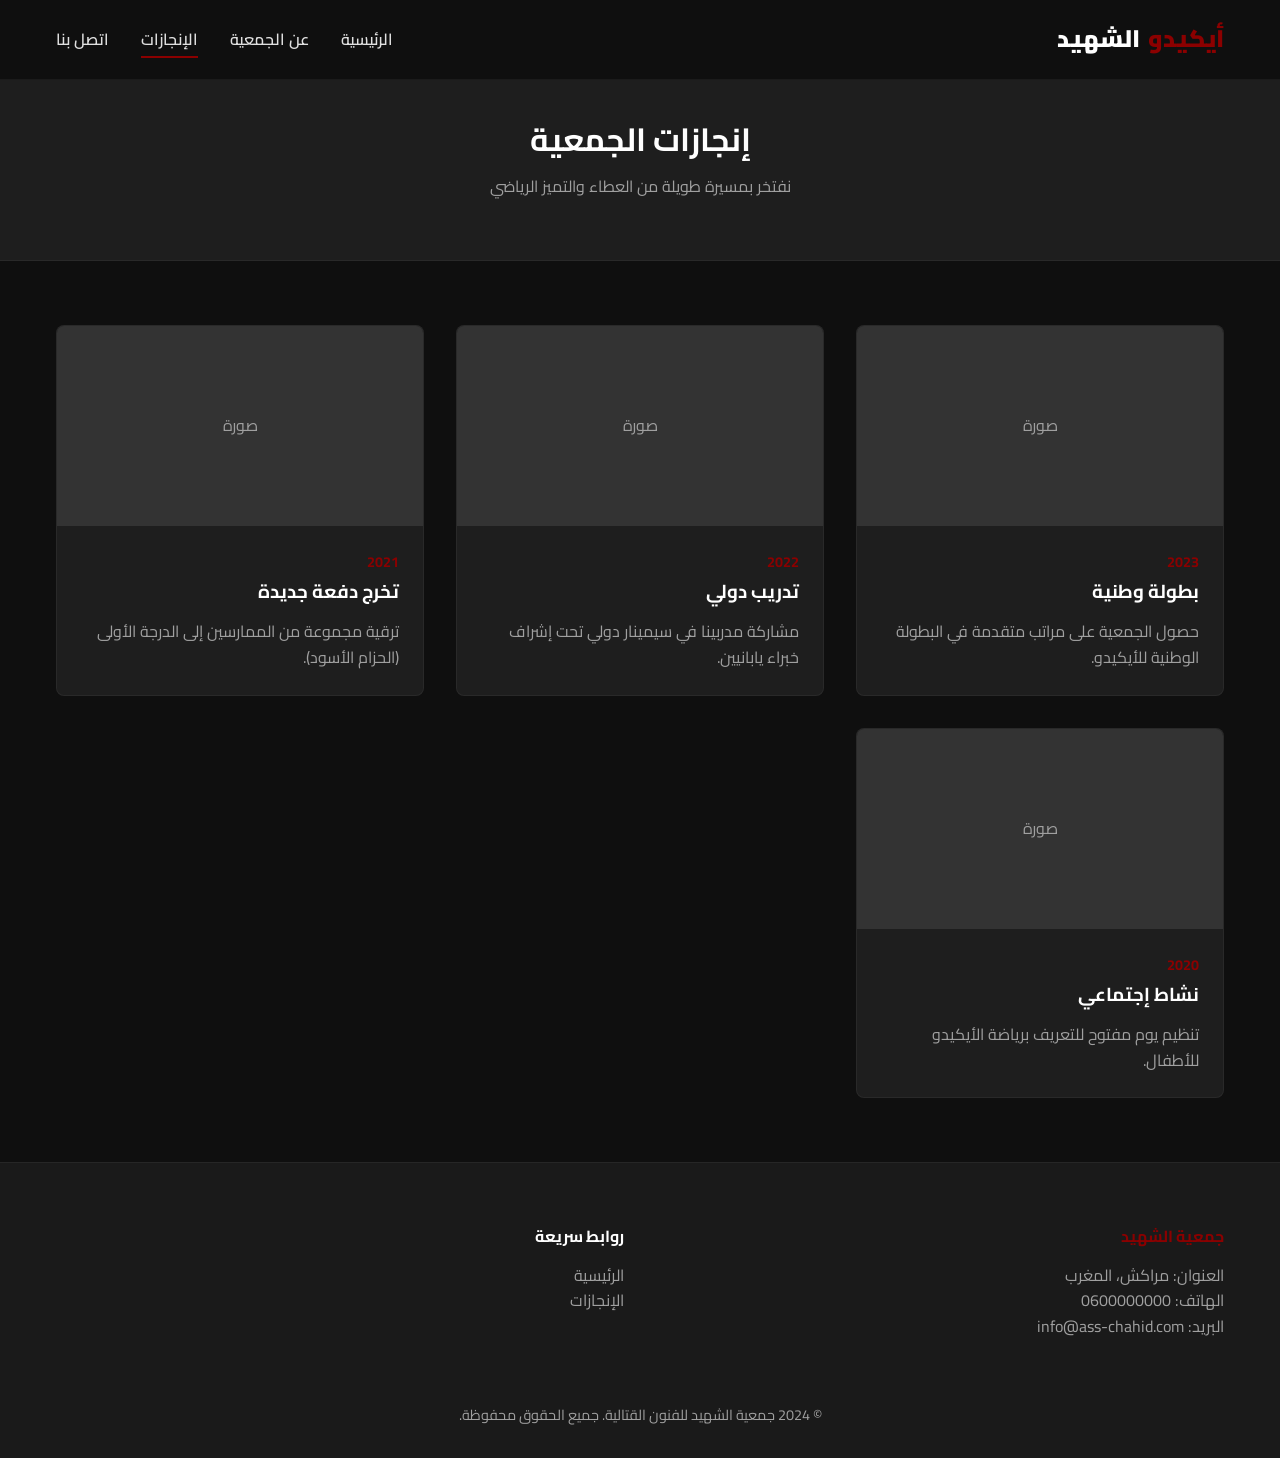
==== pages/achievements.html @ e50051c3 "Ass chahid" ====
<!DOCTYPE html>
<html lang="ar" dir="rtl">
<head>
    <meta charset="UTF-8">
    <meta name="viewport" content="width=device-width, initial-scale=1.0">
    <title>الإنجازات | جمعية الشهيد للأيكيدو</title>
    <link rel="stylesheet" href="../static/css/style.css">
    <style>
        /* Specific page styles */
        .page-header {
            background-color: var(--color-surface);
            padding: 120px 0 60px; /* Account for fixed navbar */
            text-align: center;
            border-bottom: 1px solid rgba(255,255,255,0.05);
        }
        
        .achievement-grid {
            display: grid;
            grid-template-columns: repeat(auto-fill, minmax(300px, 1fr));
            gap: 2rem;
            padding: 4rem 0;
        }

        .achievement-card {
            background-color: var(--color-surface);
            border-radius: var(--radius-md);
            overflow: hidden;
            transition: var(--transition);
            border: 1px solid rgba(255,255,255,0.05);
        }

        .achievement-card:hover {
            transform: translateY(-10px);
            box-shadow: var(--shadow-md);
            border-color: var(--color-primary);
        }

        .achievement-img {
            height: 200px;
            width: 100%;
            background-color: #333; /* Placeholder color */
            display: flex;
            align-items: center;
            justify-content: center;
            color: var(--color-text-muted);
        }
        
        .achievement-content {
            padding: 1.5rem;
        }

        .achievement-date {
            color: var(--color-primary);
            font-size: 0.9rem;
            font-weight: 700;
            margin-bottom: 0.5rem;
            display: block;
        }
    </style>
</head>
<body>

    <!-- Navbar (path adjusted) -->
    <nav class="navbar">
        <div class="container">
            <a href="../index.html" class="logo">
                <span>أيكيدو</span> الشهيد
            </a>
            <ul class="nav-links">
                <li><a href="../index.html" class="nav-link">الرئيسية</a></li>
                <li><a href="../index.html#about" class="nav-link">عن الجمعية</a></li>
                <!-- <li><a href="../index.html#instructors" class="nav-link">المدربين</a></li> -->
                <li><a href="achievements.html" class="nav-link active">الإنجازات</a></li>
                <li><a href="#contact" class="nav-link">اتصل بنا</a></li>
            </ul>
        </div>
    </nav>

    <!-- Page Header -->
    <header class="page-header">
        <div class="container">
            <h1>إنجازات الجمعية</h1>
            <p style="color: var(--color-text-muted); max-width: 600px; margin: 0 auto;">نفتخر بمسيرة طويلة من العطاء والتميز الرياضي</p>
        </div>
    </header>

    <!-- Gallery Section -->
    <section class="container">
        <div class="achievement-grid">
            <!-- Item 1 -->
            <article class="achievement-card">
                <div class="achievement-img">صورة</div>
                <div class="achievement-content">
                    <span class="achievement-date">2023</span>
                    <h3>بطولة وطنية</h3>
                    <p style="color: var(--color-text-muted);">حصول الجمعية على مراتب متقدمة في البطولة الوطنية للأيكيدو.</p>
                </div>
            </article>

            <!-- Item 2 -->
            <article class="achievement-card">
                <div class="achievement-img">صورة</div>
                <div class="achievement-content">
                    <span class="achievement-date">2022</span>
                    <h3>تدريب دولي</h3>
                    <p style="color: var(--color-text-muted);">مشاركة مدربينا في سيمينار دولي تحت إشراف خبراء يابانيين.</p>
                </div>
            </article>

            <!-- Item 3 -->
            <article class="achievement-card">
                <div class="achievement-img">صورة</div>
                <div class="achievement-content">
                    <span class="achievement-date">2021</span>
                    <h3>تخرج دفعة جديدة</h3>
                    <p style="color: var(--color-text-muted);">ترقية مجموعة من الممارسين إلى الدرجة الأولى (الحزام الأسود).</p>
                </div>
            </article>
            
             <!-- Item 4 -->
            <article class="achievement-card">
                <div class="achievement-img">صورة</div>
                <div class="achievement-content">
                    <span class="achievement-date">2020</span>
                    <h3>نشاط إجتماعي</h3>
                    <p style="color: var(--color-text-muted);">تنظيم يوم مفتوح للتعريف برياضة الأيكيدو للأطفال.</p>
                </div>
            </article>
        </div>
    </section>

    <!-- Footer -->
    <footer id="contact">
        <div class="container">
            <div class="footer-content" style="display: flex; flex-wrap: wrap; justify-content: space-between; text-align: right;">
                <div style="flex: 1; min-width: 250px; margin-bottom: 2rem;">
                    <h4 style="color: var(--color-primary);">جمعية الشهيد</h4>
                    <p style="color: var(--color-text-muted);">العنوان: مراكش، المغرب</p>
                    <p style="color: var(--color-text-muted);">الهاتف: 0600000000</p>
                    <p style="color: var(--color-text-muted);">البريد: info@ass-chahid.com</p>
                </div>
                <div style="flex: 1; min-width: 250px;">
                    <h4>روابط سريعة</h4>
                    <ul style="color: var(--color-text-muted);">
                        <li><a href="../index.html">الرئيسية</a></li>
                        <li><a href="achievements.html">الإنجازات</a></li>
                    </ul>
                </div>
            </div>
            <div class="copyright">
                &copy; 2024 جمعية الشهيد للفنون القتالية. جميع الحقوق محفوظة.
            </div>
        </div>
    </footer>

    <script src="../static/js/script.js"></script>
</body>
</html>
---- static/css/style.css ----
/* Google Fonts - Cairo (Arabic Support) */
@import url("https://fonts.googleapis.com/css2?family=Cairo:wght@300;400;600;700;900&display=swap");

:root {
  /* Colors */
  --color-primary: #8b0000; /* Deep Red - Martial Arts */
  --color-primary-dark: #5e0000;
  --color-secondary: #1a1a1a;
  --color-accent: #d4af37; /* Gold/Bronze for highlights */
  --color-text: #e0e0e0;
  --color-text-muted: #a0a0a0;
  --color-bg: #0f0f0f;
  --color-surface: #1e1e1e;
  --color-white: #ffffff;

  /* Spacing */
  --spacer-xs: 0.5rem; /* 8px */
  --spacer-sm: 1rem; /* 16px */
  --spacer-md: 2rem; /* 32px */
  --spacer-lg: 4rem; /* 64px */
  --spacer-xl: 8rem; /* 128px */

  /* Typography */
  --font-heading: "Cairo", sans-serif;
  --font-body: "Cairo", sans-serif;

  /* Layout */
  --container-width: 1200px;
  --header-height: 80px;

  /* Effects */
  --shadow-sm: 0 4px 6px rgba(0, 0, 0, 0.3);
  --shadow-md: 0 8px 16px rgba(0, 0, 0, 0.4);
  --radius-md: 8px;
  --radius-lg: 16px;
  --transition: all 0.3s ease;
}

/* Reset & Base */
*,
*::before,
*::after {
  margin: 0;
  padding: 0;
  box-sizing: border-box;
}

html {
  scroll-behavior: smooth;
}

body {
  font-family: var(--font-body);
  background-color: var(--color-bg);
  color: var(--color-text);
  line-height: 1.6;
  overflow-x: hidden;
  direction: rtl; /* RTL Support for Arabic */
}

/* Typography */
h1,
h2,
h3,
h4,
h5,
h6 {
  font-weight: 700;
  line-height: 1.2;
  margin-bottom: var(--spacer-sm);
  color: var(--color-white);
}

a {
  text-decoration: none;
  color: inherit;
  transition: var(--transition);
}

ul {
  list-style: none;
}

img {
  max-width: 100%;
  display: block;
}

/* Utilities */
.container {
  max-width: var(--container-width);
  margin: 0 auto;
  padding: 0 var(--spacer-sm);
}

.btn {
  display: inline-flex;
  align-items: center;
  justify-content: center;
  padding: 0.8rem 2rem;
  border-radius: var(--radius-md);
  font-weight: 700;
  cursor: pointer;
  border: none;
  transition: var(--transition);
  text-transform: uppercase;
  letter-spacing: 0.5px;
}

.btn-primary {
  background-color: var(--color-primary);
  color: var(--color-white);
}

.btn-primary:hover {
  background-color: var(--color-primary-dark);
  transform: translateY(-2px);
  box-shadow: var(--shadow-md);
}

.btn-outline {
  background-color: transparent;
  border: 2px solid var(--color-white);
  color: var(--color-white);
}

.btn-outline:hover {
  background-color: var(--color-white);
  color: var(--color-bg);
}

.section-padding {
  padding: var(--spacer-xl) 0;
}

/* Components */

/* Navbar */
.navbar {
  position: fixed;
  top: 0;
  left: 0;
  width: 100%;
  height: var(--header-height);
  background-color: rgba(15, 15, 15, 0.95);
  backdrop-filter: blur(10px);
  z-index: 1000;
  border-bottom: 1px solid rgba(255, 255, 255, 0.05);
}

.navbar .container {
  display: flex;
  justify-content: space-between;
  align-items: center;
  height: 100%;
}

.logo {
  font-size: 1.5rem;
  font-weight: 900;
  color: var(--color-white);
  display: flex;
  align-items: center;
  gap: 0.5rem;
}

.logo span {
  color: var(--color-primary);
}

.nav-links {
  display: flex;
  gap: var(--spacer-md);
}

.nav-link {
  color: var(--color-text);
  font-weight: 600;
  position: relative;
}

.nav-link::after {
  content: "";
  position: absolute;
  bottom: -4px;
  right: 0; /* Updated for RTL */
  width: 0;
  height: 2px;
  background-color: var(--color-primary);
  transition: var(--transition);
}

.nav-link:hover {
  color: var(--color-white);
}

.nav-link:hover::after,
.nav-link.active::after {
  width: 100%;
}

/* Hero Section */
.hero {
  height: 100vh;
  position: relative;
  display: flex;
  align-items: center;
  justify-content: center;
  text-align: center;
  padding-top: var(--header-height);
  background-image:
    linear-gradient(rgba(0, 0, 0, 0.6), rgba(0, 0, 0, 0.7)),
    url("../images/hero_bg.png"); /* Placeholder path */
  background-size: cover;
  background-position: center;
  background-attachment: fixed;
}

.hero-content {
  max-width: 800px;
  padding: var(--spacer-md);
  z-index: 1;
}

.hero h1 {
  font-size: clamp(2.5rem, 5vw, 5rem);
  text-shadow: 0 2px 4px rgba(0, 0, 0, 0.5);
  margin-bottom: var(--spacer-md);
}

.hero p {
  font-size: clamp(1.1rem, 2vw, 1.5rem);
  margin-bottom: var(--spacer-lg);
  color: var(--color-text);
  max-width: 700px;
  margin-left: auto;
  margin-right: auto;
}

/* Animations */
@keyframes fadeIn {
  from {
    opacity: 0;
    transform: translateY(20px);
  }
  to {
    opacity: 1;
    transform: translateY(0);
  }
}

.fade-in {
  animation: fadeIn 0.8s ease forwards;
}

/* Footer */
footer {
  background-color: var(--color-secondary);
  padding: var(--spacer-lg) 0 var(--spacer-md);
  text-align: center;
  border-top: 1px solid rgba(255, 255, 255, 0.05);
}

.footer-content {
  display: grid;
  gap: var(--spacer-md);
  margin-bottom: var(--spacer-md);
}

.copyright {
  color: var(--color-text-muted);
  font-size: 0.9rem;
}

/* Mobile Responsive */
@media (max-width: 768px) {
  .nav-links {
    display: none; /* Add JS toggle later */
    position: absolute;
    top: var(--header-height);
    left: 0;
    width: 100%;
    background-color: var(--color-bg);
    flex-direction: column;
    padding: var(--spacer-md);
    text-align: center;
  }

  .nav-links.active {
    display: flex;
  }
}
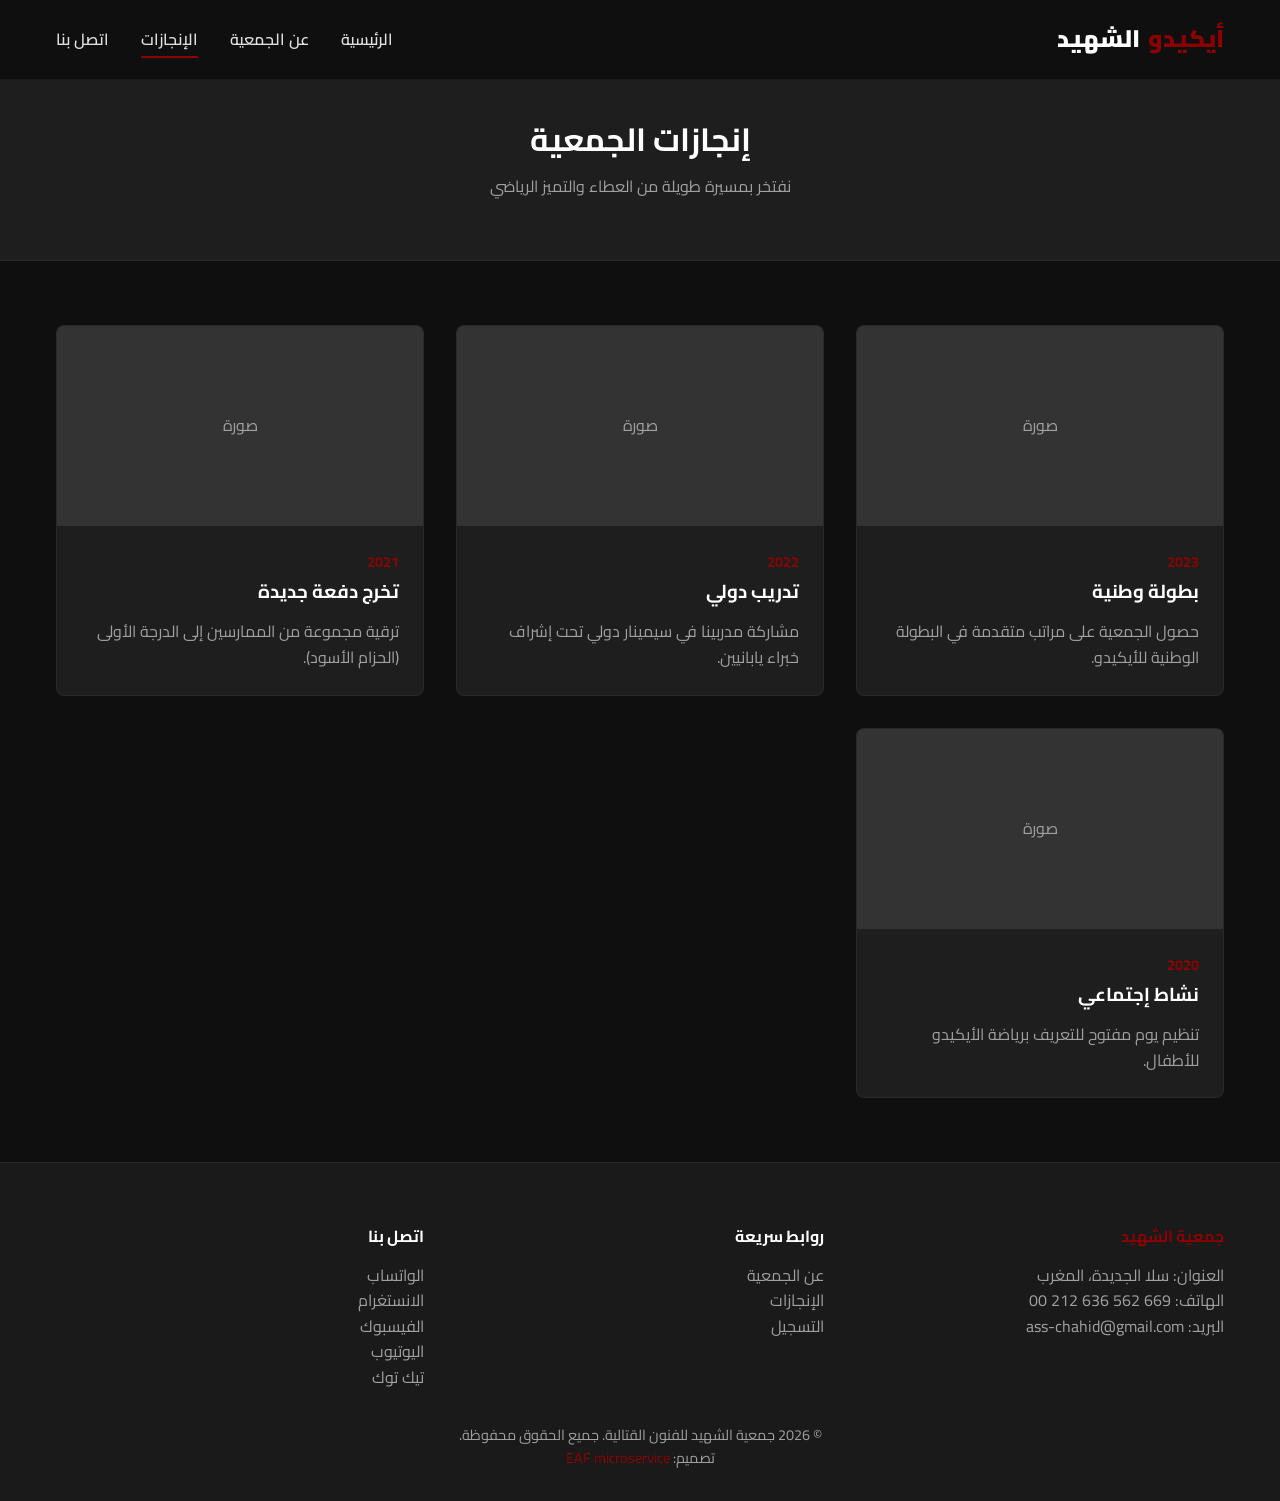
==== commit 00f1c4fb: "Add info of monitor" ====
--- a/pages/achievements.html
+++ b/pages/achievements.html
@@ -135,20 +135,34 @@
             <div class="footer-content" style="display: flex; flex-wrap: wrap; justify-content: space-between; text-align: right;">
                 <div style="flex: 1; min-width: 250px; margin-bottom: 2rem;">
                     <h4 style="color: var(--color-primary);">جمعية الشهيد</h4>
-                    <p style="color: var(--color-text-muted);">العنوان: مراكش، المغرب</p>
-                    <p style="color: var(--color-text-muted);">الهاتف: 0600000000</p>
-                    <p style="color: var(--color-text-muted);">البريد: info@ass-chahid.com</p>
+                    <p style="color: var(--color-text-muted);">العنوان: سلا الجديدة، المغرب</p>
+                    <p style="color: var(--color-text-muted);">الهاتف: 669 562 636 212 00</p>
+                    <p style="color: var(--color-text-muted);">البريد: ass-chahid@gmail.com</p>
                 </div>
                 <div style="flex: 1; min-width: 250px;">
                     <h4>روابط سريعة</h4>
                     <ul style="color: var(--color-text-muted);">
-                        <li><a href="../index.html">الرئيسية</a></li>
-                        <li><a href="achievements.html">الإنجازات</a></li>
+                        <li><a href="#about">عن الجمعية</a></li>
+                        <li><a href="pages/achievements.html">الإنجازات</a></li>
+                        <li><a href="https://wa.me/212669562636?text=السلام%20عليكم%20أرغب%20بالتسجيل%20لأخذ%20حصص%20رياضية%20بجمعيتكم.%20هل%20يمكن%20بعض%20المعلومات؟." target="_blank">التسجيل</a></li>
+                    
+                    </ul>
+                </div>
+                <div style="flex: 1; min-width: 250px;">
+                    <h4>اتصل بنا</h4>
+                    <ul style="color: var(--color-text-muted);">
+                        <li><a href="https://wa.me/212669562636">الواتساب</a></li>
+                        <li><a href="https://www.instagram.com/ass_chahid/">الانستغرام</a></li>
+                        <li><a href="https://www.facebook.com/share/17512sG6Qx/">الفيسبوك</a></li>
+                        <li><a href="https://www.youtube.com/@asschahid">اليوتيوب</a></li>
+                        <li><a href="https://www.tiktok.com/@asschahid">تيك توك</a></li>
                     </ul>
                 </div>
             </div>
             <div class="copyright">
-                &copy; 2024 جمعية الشهيد للفنون القتالية. جميع الحقوق محفوظة.
+                &copy; <script>document.write(new Date().getFullYear());</script> جمعية الشهيد للفنون القتالية. جميع الحقوق محفوظة.
+                <br>
+                تصميم: <a href="https://eaf-microservice.netlify.app" target="_blank"><span style="color: var(--color-primary);">EAF microservice</span></a>
             </div>
         </div>
     </footer>
--- a/static/css/style.css
+++ b/static/css/style.css
@@ -290,3 +290,64 @@
     display: flex;
   }
 }
+
+/* Instructor Card */
+.instructor-card {
+    display: flex;
+    flex-direction: column; /* Default stack on mobile */
+    align-items: center;
+    background-color: var(--color-surface);
+    border-radius: var(--radius-lg);
+    border: 1px solid rgba(255, 255, 255, 0.05);
+    overflow: hidden;
+    max-width: 900px;
+    margin: 0 auto;
+}
+
+@media (min-width: 768px) {
+    .instructor-card {
+        flex-direction: row; /* Side by side on desktop */
+        align-items: stretch;
+    }
+}
+
+.instructor-image {
+    flex: 1;
+    min-width: 300px;
+    background-color: var(--color-bg);
+}
+
+.instructor-image img {
+    width: 100%;
+    height: 100%;
+    object-fit: cover;
+    display: block;
+}
+
+.instructor-details {
+    flex: 1.5;
+    padding: var(--spacer-md) var(--spacer-lg);
+    display: flex;
+    flex-direction: column;
+    justify-content: center;
+    text-align: right;
+}
+
+.instructor-details h3 {
+    font-size: 2rem;
+    color: var(--color-primary);
+    margin-bottom: var(--spacer-xs);
+}
+
+.instructor-details .role {
+    font-size: 1.2rem;
+    color: var(--color-accent);
+    font-weight: 700;
+    margin-bottom: var(--spacer-md);
+}
+
+.instructor-details .bio {
+    color: var(--color-text-muted);
+    font-size: 1.1rem;
+    line-height: 1.8;
+}
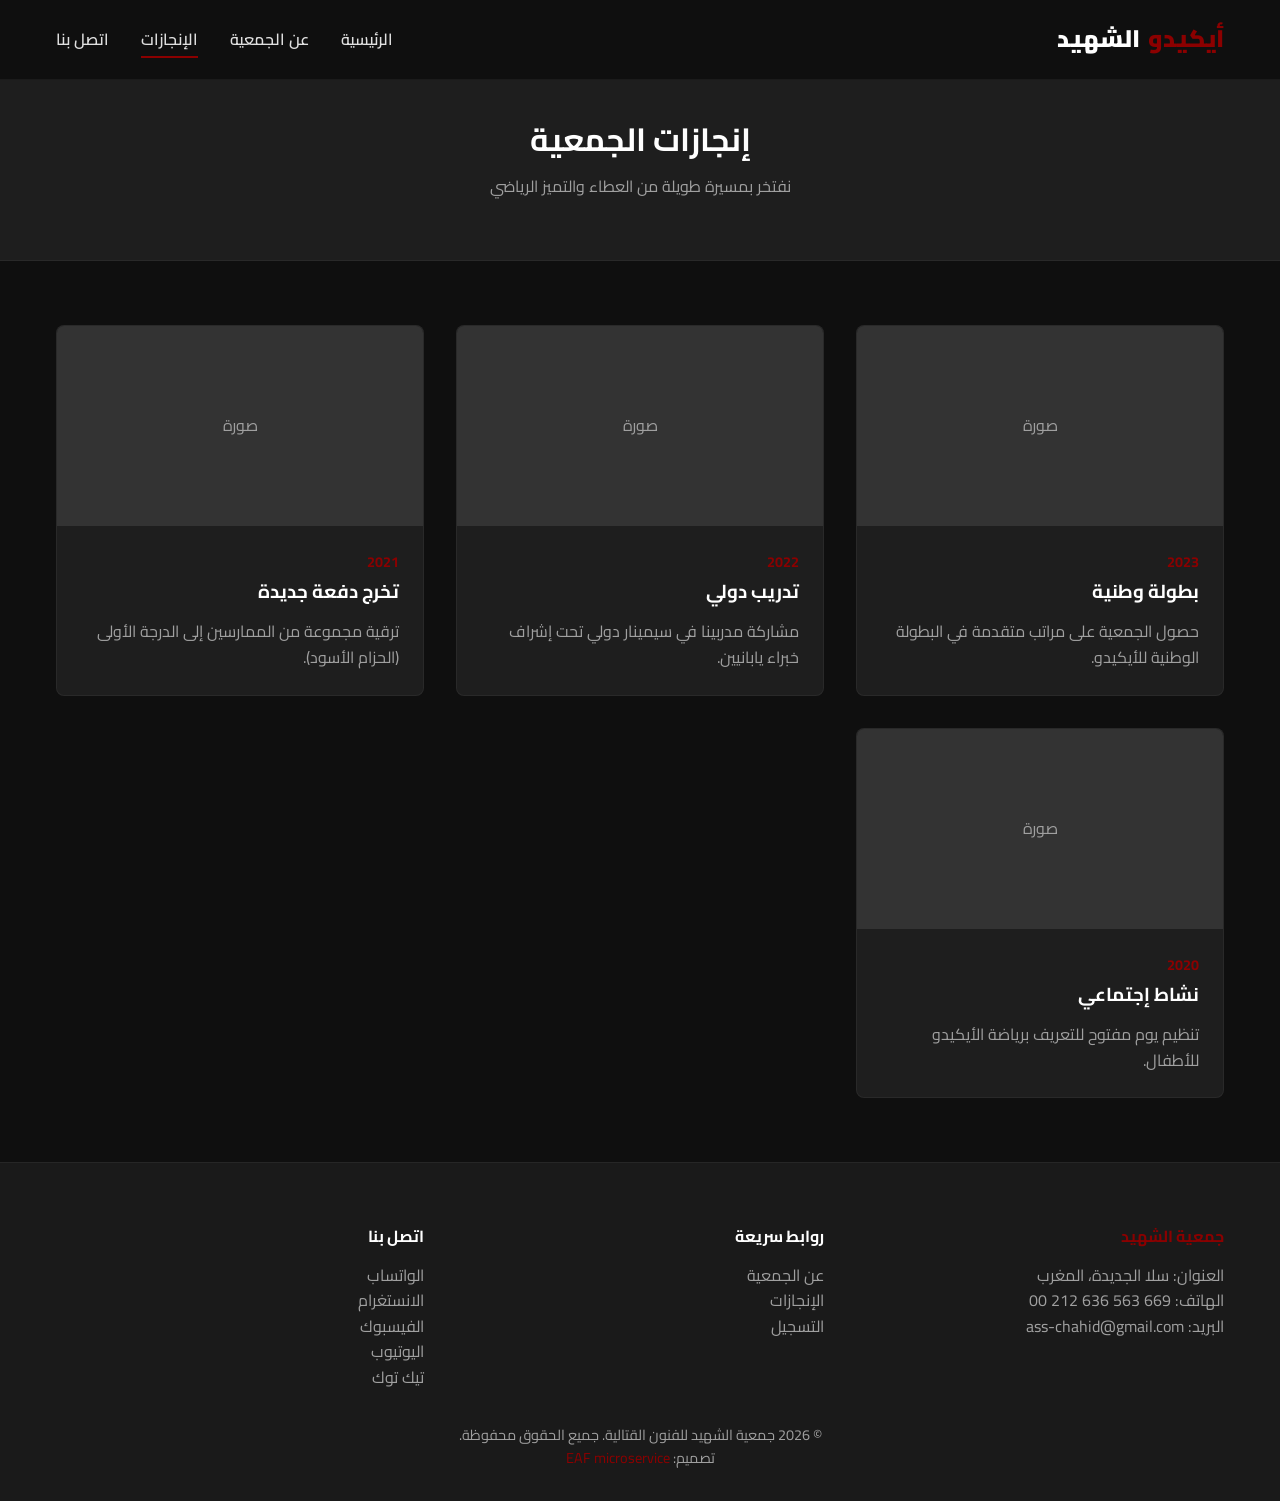
==== commit f6aba2f5: "Update contact information and social links" ====
--- a/pages/achievements.html
+++ b/pages/achievements.html
@@ -136,7 +136,7 @@
                 <div style="flex: 1; min-width: 250px; margin-bottom: 2rem;">
                     <h4 style="color: var(--color-primary);">جمعية الشهيد</h4>
                     <p style="color: var(--color-text-muted);">العنوان: سلا الجديدة، المغرب</p>
-                    <p style="color: var(--color-text-muted);">الهاتف: 669 562 636 212 00</p>
+                    <p style="color: var(--color-text-muted);">الهاتف: 669 563 636 212 00</p>
                     <p style="color: var(--color-text-muted);">البريد: ass-chahid@gmail.com</p>
                 </div>
                 <div style="flex: 1; min-width: 250px;">
@@ -144,18 +144,18 @@
                     <ul style="color: var(--color-text-muted);">
                         <li><a href="#about">عن الجمعية</a></li>
                         <li><a href="pages/achievements.html">الإنجازات</a></li>
-                        <li><a href="https://wa.me/212669562636?text=السلام%20عليكم%20أرغب%20بالتسجيل%20لأخذ%20حصص%20رياضية%20بجمعيتكم.%20هل%20يمكن%20بعض%20المعلومات؟." target="_blank">التسجيل</a></li>
+                        <li><a href="https://wa.me/212636563669?text=السلام%20عليكم%20أرغب%20بالتسجيل%20لأخذ%20حصص%20رياضية%20بجمعيتكم.%20هل%20يمكن%20بعض%20المعلومات؟." target="_blank">التسجيل</a></li>
                     
                     </ul>
                 </div>
                 <div style="flex: 1; min-width: 250px;">
                     <h4>اتصل بنا</h4>
                     <ul style="color: var(--color-text-muted);">
-                        <li><a href="https://wa.me/212669562636">الواتساب</a></li>
-                        <li><a href="https://www.instagram.com/ass_chahid/">الانستغرام</a></li>
+                        <li><a href="https://wa.me/212636563669">الواتساب</a></li>
+                        <li><a href="#">الانستغرام</a></li>
                         <li><a href="https://www.facebook.com/share/17512sG6Qx/">الفيسبوك</a></li>
-                        <li><a href="https://www.youtube.com/@asschahid">اليوتيوب</a></li>
-                        <li><a href="https://www.tiktok.com/@asschahid">تيك توك</a></li>
+                        <li><a href="https://youtube.com/@associationchahidaikidosal3587?si=xzpKcpzkbqt0k1Fh">اليوتيوب</a></li>
+                        <li><a href="#">تيك توك</a></li>
                     </ul>
                 </div>
             </div>
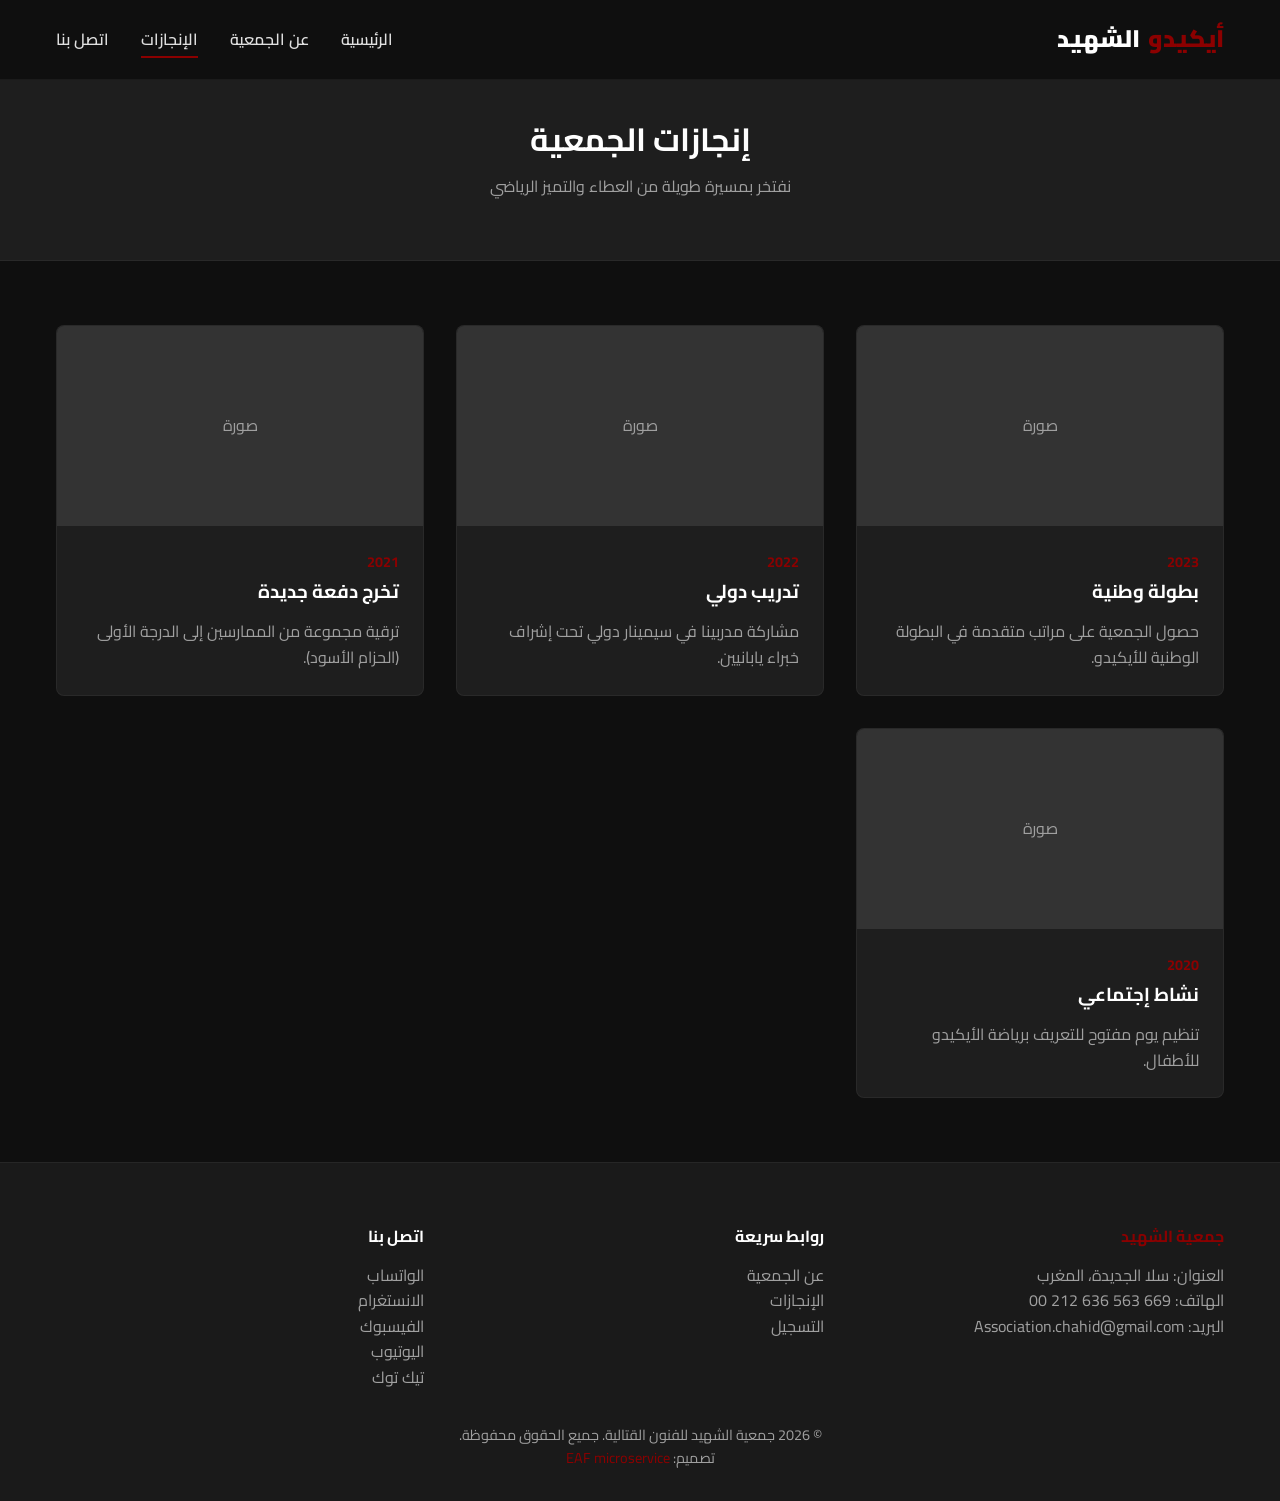
==== commit c3cdb670: "Update email address" ====
--- a/pages/achievements.html
+++ b/pages/achievements.html
@@ -137,7 +137,7 @@
                     <h4 style="color: var(--color-primary);">جمعية الشهيد</h4>
                     <p style="color: var(--color-text-muted);">العنوان: سلا الجديدة، المغرب</p>
                     <p style="color: var(--color-text-muted);">الهاتف: 669 563 636 212 00</p>
-                    <p style="color: var(--color-text-muted);">البريد: ass-chahid@gmail.com</p>
+                    <p style="color: var(--color-text-muted);">البريد: Association.chahid@gmail.com</p>
                 </div>
                 <div style="flex: 1; min-width: 250px;">
                     <h4>روابط سريعة</h4>
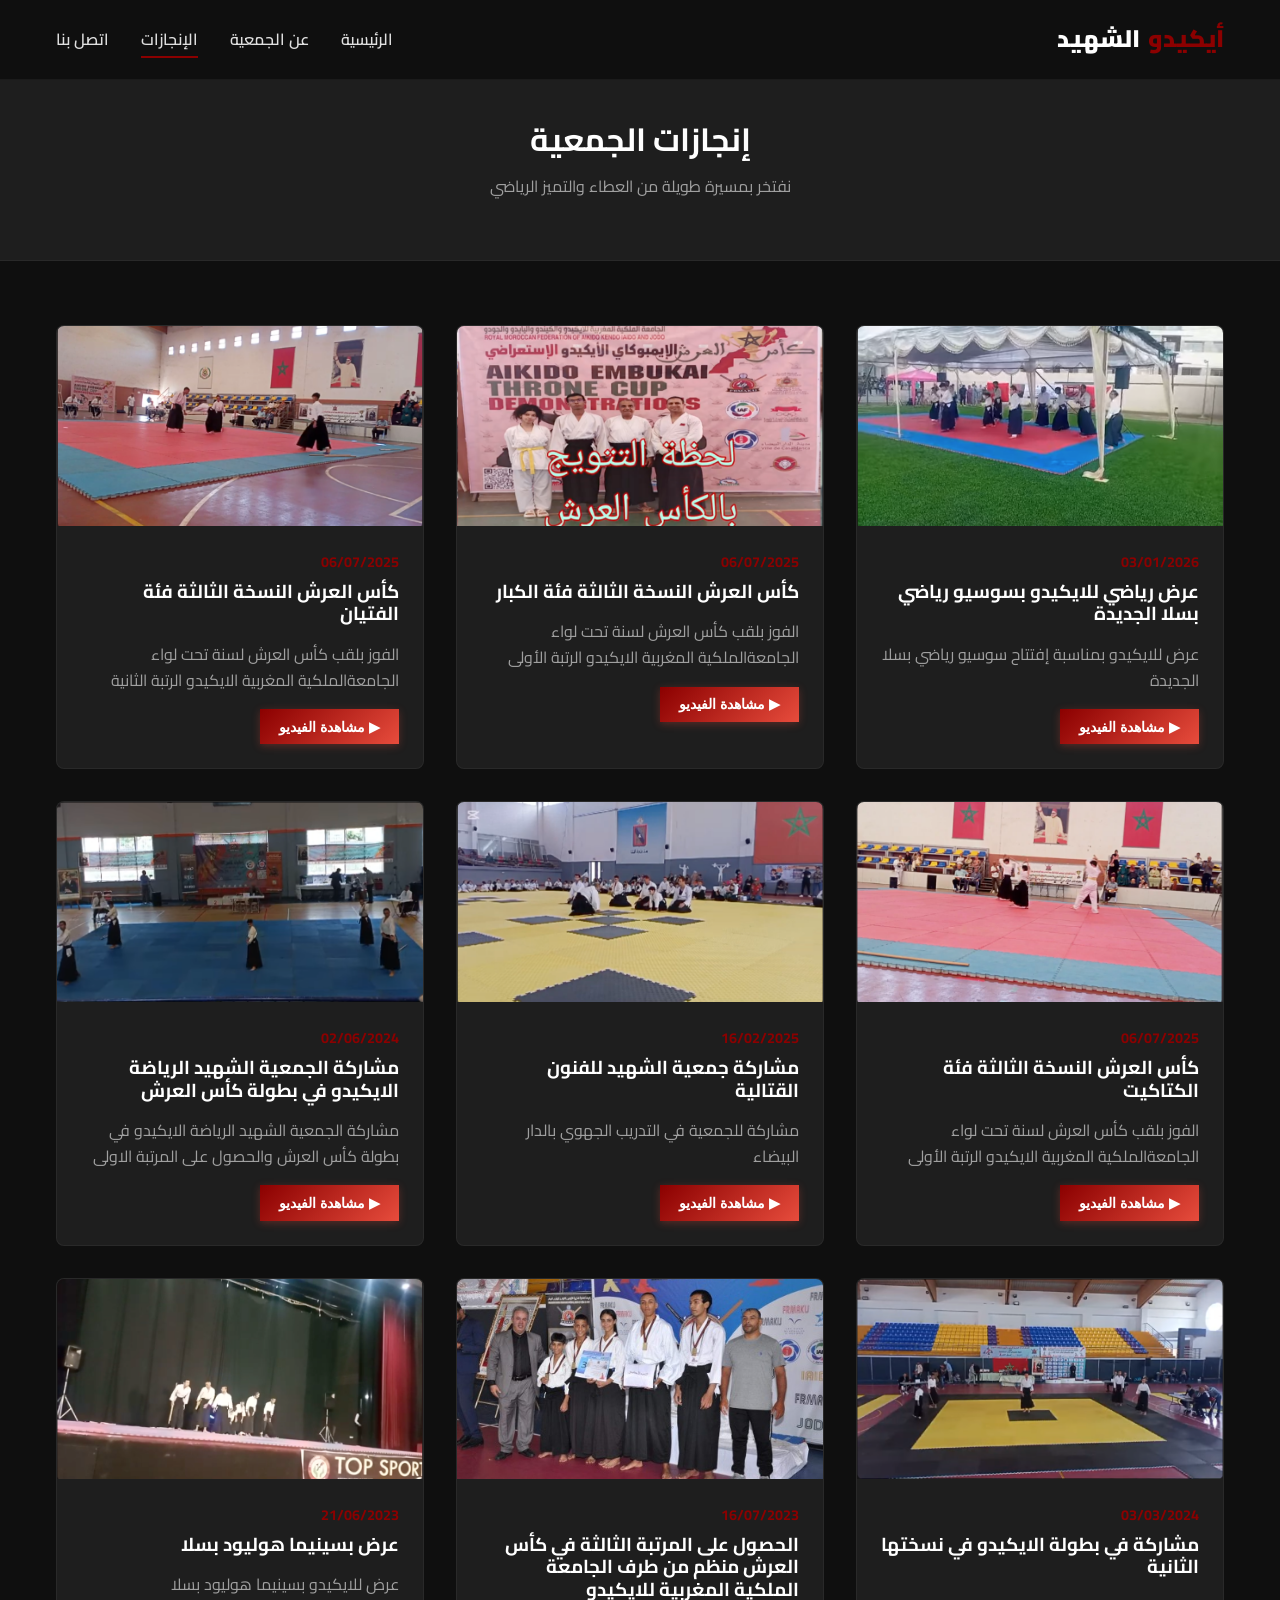
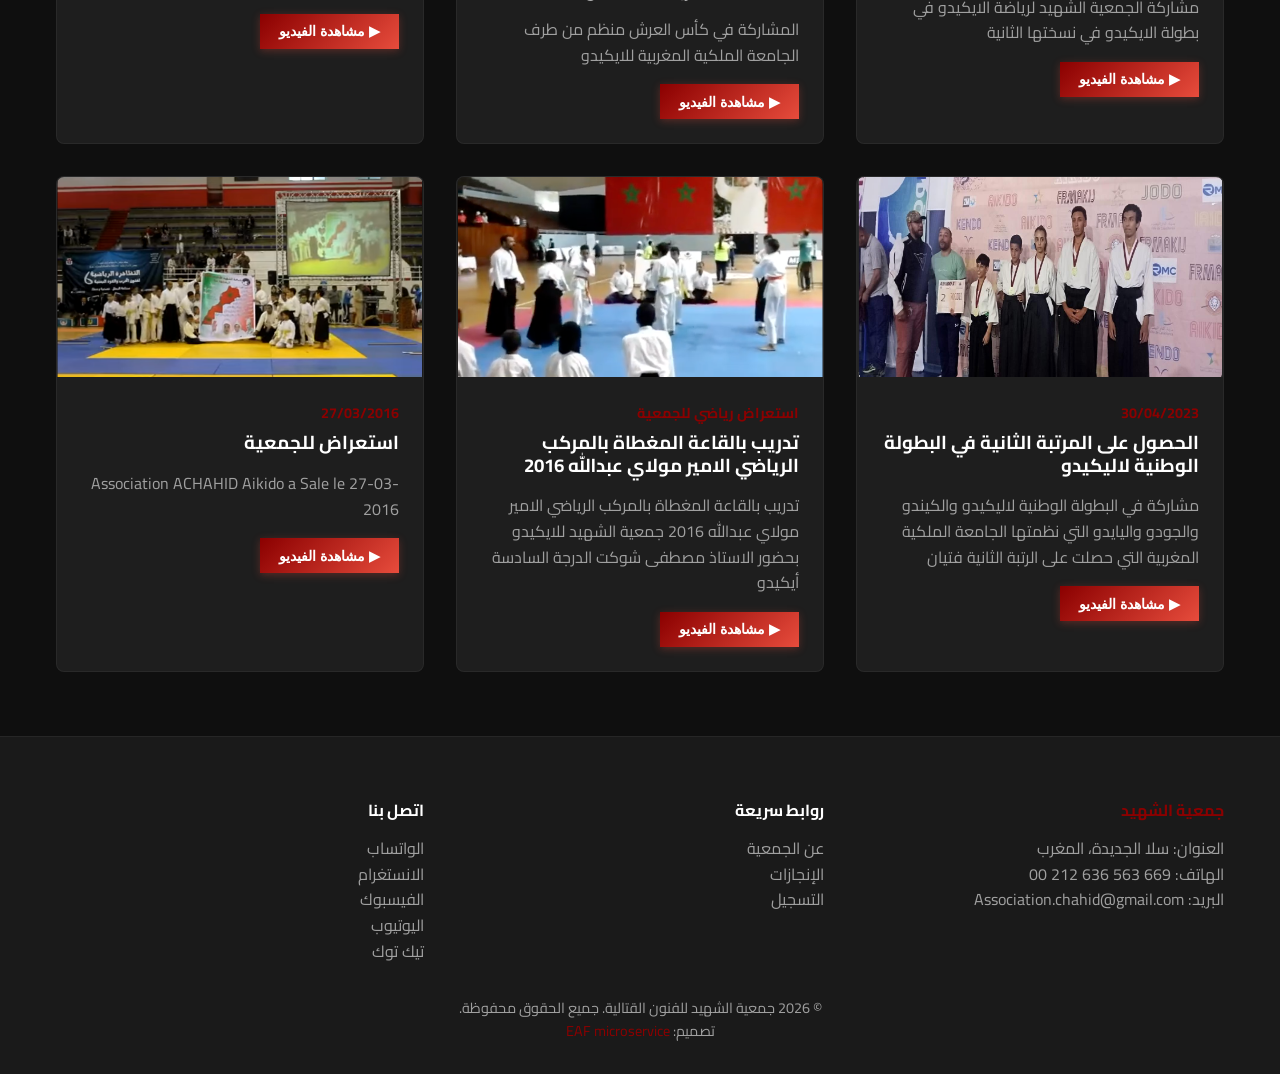
==== commit a1c0bdfd: "add achievements info and videos links" ====
--- a/pages/achievements.html
+++ b/pages/achievements.html
@@ -1,172 +1,419 @@
-<!DOCTYPE html>
+<!doctype html>
 <html lang="ar" dir="rtl">
-<head>
-    <meta charset="UTF-8">
-    <meta name="viewport" content="width=device-width, initial-scale=1.0">
-    <title>الإنجازات | جمعية الشهيد للأيكيدو</title>
-    <link rel="stylesheet" href="../static/css/style.css">
-    <style>
-        /* Specific page styles */
-        .page-header {
-            background-color: var(--color-surface);
-            padding: 120px 0 60px; /* Account for fixed navbar */
-            text-align: center;
-            border-bottom: 1px solid rgba(255,255,255,0.05);
-        }
-        
-        .achievement-grid {
-            display: grid;
-            grid-template-columns: repeat(auto-fill, minmax(300px, 1fr));
-            gap: 2rem;
-            padding: 4rem 0;
-        }
-
-        .achievement-card {
-            background-color: var(--color-surface);
-            border-radius: var(--radius-md);
-            overflow: hidden;
-            transition: var(--transition);
-            border: 1px solid rgba(255,255,255,0.05);
-        }
-
-        .achievement-card:hover {
-            transform: translateY(-10px);
-            box-shadow: var(--shadow-md);
-            border-color: var(--color-primary);
-        }
-
-        .achievement-img {
-            height: 200px;
-            width: 100%;
-            background-color: #333; /* Placeholder color */
-            display: flex;
-            align-items: center;
-            justify-content: center;
-            color: var(--color-text-muted);
-        }
-        
-        .achievement-content {
-            padding: 1.5rem;
-        }
-
-        .achievement-date {
-            color: var(--color-primary);
-            font-size: 0.9rem;
-            font-weight: 700;
-            margin-bottom: 0.5rem;
-            display: block;
-        }
-    </style>
-</head>
-<body>
-
+  <head>
+    <meta charset="UTF-8" />
+    <meta name="viewport" content="width=device-width, initial-scale=1.0" />
+    <meta http-equiv="X-UA-Compatible" content="ie=edge" />
+    <meta
+      name="keywords"
+      content="أيكيدو الشهيد, جمعية الشهيد للأيكيدو, تعلم الأيكيدو, الأيكيدو في المغرب"
+    />
+    <meta name="author" content="Fouad El Azbi" />
+    <meta
+      name="description"
+      content="الموقع الرسمي لجمعية الشهيد للفنون القتالية - أيكيدو. تعلم الدفاع عن النفس والانضباط الروحي."
+    />
+    <meta name="robots" content="index, follow" />
+    <meta name="icon" content="static/images/icon.png" />
+    <meta
+      property="og:title"
+      content="جمعية الشهيد للأيكيدو سلا | Association Chahid AIKIDO Sale"
+    />
+    <meta
+      property="og:description"
+      content="الموقع الرسمي لجمعية الشهيد للفنون القتالية - أيكيدو. تعلم الدفاع عن النفس والانضباط الروحي."
+    />
+    <meta property="og:image" content="static/images/icon.png" />
+    <title>الإنجازات | جمعية الشهيد للأيكيدو سلا</title>
+    <link rel="icon" href="../static/images/icon.png" type="icon/png" />
+    <link rel="stylesheet" href="../static/css/style.css" />
+    <link rel="stylesheet" href="../static/css/achievements.css" />
+  </head>
+  <body>
     <!-- Navbar (path adjusted) -->
     <nav class="navbar">
-        <div class="container">
-            <a href="../index.html" class="logo">
-                <span>أيكيدو</span> الشهيد
-            </a>
-            <ul class="nav-links">
-                <li><a href="../index.html" class="nav-link">الرئيسية</a></li>
-                <li><a href="../index.html#about" class="nav-link">عن الجمعية</a></li>
-                <!-- <li><a href="../index.html#instructors" class="nav-link">المدربين</a></li> -->
-                <li><a href="achievements.html" class="nav-link active">الإنجازات</a></li>
-                <li><a href="#contact" class="nav-link">اتصل بنا</a></li>
-            </ul>
-        </div>
+      <div class="container">
+        <a href="../index.html" class="logo"> <span>أيكيدو</span> الشهيد </a>
+        <ul class="nav-links">
+          <li><a href="../index.html" class="nav-link">الرئيسية</a></li>
+          <li><a href="../index.html#about" class="nav-link">عن الجمعية</a></li>
+          <!-- <li><a href="../index.html#instructors" class="nav-link">المدربين</a></li> -->
+          <li>
+            <a href="achievements.html" class="nav-link active">الإنجازات</a>
+          </li>
+          <li><a href="#contact" class="nav-link">اتصل بنا</a></li>
+        </ul>
+      </div>
     </nav>
 
     <!-- Page Header -->
     <header class="page-header">
-        <div class="container">
-            <h1>إنجازات الجمعية</h1>
-            <p style="color: var(--color-text-muted); max-width: 600px; margin: 0 auto;">نفتخر بمسيرة طويلة من العطاء والتميز الرياضي</p>
-        </div>
+      <div class="container">
+        <h1>إنجازات الجمعية</h1>
+        <p
+          style="
+            color: var(--color-text-muted);
+            max-width: 600px;
+            margin: 0 auto;
+          "
+        >
+          نفتخر بمسيرة طويلة من العطاء والتميز الرياضي
+        </p>
+      </div>
     </header>
 
     <!-- Gallery Section -->
     <section class="container">
-        <div class="achievement-grid">
-            <!-- Item 1 -->
-            <article class="achievement-card">
-                <div class="achievement-img">صورة</div>
-                <div class="achievement-content">
-                    <span class="achievement-date">2023</span>
-                    <h3>بطولة وطنية</h3>
-                    <p style="color: var(--color-text-muted);">حصول الجمعية على مراتب متقدمة في البطولة الوطنية للأيكيدو.</p>
-                </div>
-            </article>
-
-            <!-- Item 2 -->
-            <article class="achievement-card">
-                <div class="achievement-img">صورة</div>
-                <div class="achievement-content">
-                    <span class="achievement-date">2022</span>
-                    <h3>تدريب دولي</h3>
-                    <p style="color: var(--color-text-muted);">مشاركة مدربينا في سيمينار دولي تحت إشراف خبراء يابانيين.</p>
-                </div>
-            </article>
-
-            <!-- Item 3 -->
-            <article class="achievement-card">
-                <div class="achievement-img">صورة</div>
-                <div class="achievement-content">
-                    <span class="achievement-date">2021</span>
-                    <h3>تخرج دفعة جديدة</h3>
-                    <p style="color: var(--color-text-muted);">ترقية مجموعة من الممارسين إلى الدرجة الأولى (الحزام الأسود).</p>
-                </div>
-            </article>
-            
-             <!-- Item 4 -->
-            <article class="achievement-card">
-                <div class="achievement-img">صورة</div>
-                <div class="achievement-content">
-                    <span class="achievement-date">2020</span>
-                    <h3>نشاط إجتماعي</h3>
-                    <p style="color: var(--color-text-muted);">تنظيم يوم مفتوح للتعريف برياضة الأيكيدو للأطفال.</p>
-                </div>
-            </article>
+      <div class="achievement-grid">
+        <!-- Item 1 - 28/07/2023 -->
+        <!-- <article class="achievement-card" data-video-id="YOUR_VIDEO_ID_1">
+          <div class="achievement-img">
+            <img
+              src="../static/images/achievements/2023-07-28.jpg"
+              alt="بطولة المغرب للأيكيدو 2023"
+            />
+          </div>
+          <div class="achievement-content">
+            <span class="achievement-date">28/07/2023</span>
+            <h3>بطولة المغرب للأيكيدو</h3>
+            <p style="color: var(--color-text-muted)">
+              Championnat du Maroc d'AIKIDO
+            </p>
+            <button class="watch-video-btn">▶ مشاهدة الفيديو</button>
+          </div>
+        </article> -->
+
+
+        <!-- Item 11 - 03/01/2026 -->
+        <article class="achievement-card" data-video-id="sJgnCnCl0ws">
+          <div class="achievement-img">
+            <img
+              src="../static/images/achievements/03012026.png"
+              alt="عرض رياضي للايكيدو بسوسيو رياضي بسلا الجديدة"
+            />
+          </div>
+          <div class="achievement-content">
+            <span class="achievement-date">03/01/2026</span>
+            <h3>عرض رياضي للايكيدو بسوسيو رياضي بسلا الجديدة</h3>
+            <p style="color: var(--color-text-muted)">
+              عرض للايكيدو بمناسبة إفتتاح سوسيو رياضي بسلا الجديدة
+            </p>
+            <button class="watch-video-btn">▶ مشاهدة الفيديو</button>
+          </div>
+        </article>
+
+        <!-- Item 10 - 06/07/2025 -->
+        <article class="achievement-card" data-video-id="Nk5NluvocBA">
+          <div class="achievement-img">
+            <img
+              src="../static/images/achievements/06072025-biggest.png"
+              alt="بطولة عصبة الأيكيدو سلا"
+            />
+          </div>
+          <div class="achievement-content">
+            <span class="achievement-date">06/07/2025</span>
+            <h3>كأس العرش النسخة الثالثة فئة الكبار</h3>
+            <p style="color: var(--color-text-muted)">
+                الفوز بلقب كأس العرش لسنة تحت لواء الجامعةالملكية المغربية الايكيدو الرتبة الأولى
+            </p>
+            <button class="watch-video-btn">▶ مشاهدة الفيديو</button>
+          </div>
+        </article>
+
+        <!-- Item 10 - 06/07/2025 -->
+        <article class="achievement-card" data-video-id="Hu6_0DwQjU8">
+          <div class="achievement-img">
+            <img
+              src="../static/images/achievements/06072025-moyen.png"
+              alt="بطولة عصبة الأيكيدو سلا"
+            />
+          </div>
+          <div class="achievement-content">
+            <span class="achievement-date">06/07/2025</span>
+            <h3>كأس العرش النسخة الثالثة فئة الفتيان</h3>
+            <p style="color: var(--color-text-muted)">
+                الفوز بلقب كأس العرش لسنة تحت لواء الجامعةالملكية المغربية الايكيدو الرتبة الثانية
+            </p>
+            <button class="watch-video-btn">▶ مشاهدة الفيديو</button>
+          </div>
+        </article>
+
+        <!-- Item 9 - 06/07/2025 -->
+        <article class="achievement-card" data-video-id="Fo5b1MCKZTU">
+          <div class="achievement-img">
+            <img
+              src="../static/images/achievements/06072025-smaller.png"
+              alt="بطولة عصبة الأيكيدو سلا"
+            />
+          </div>
+          <div class="achievement-content">
+            <span class="achievement-date">06/07/2025</span>
+            <h3>كأس العرش النسخة الثالثة فئة الكتاكيت</h3>
+            <p style="color: var(--color-text-muted)">
+                الفوز بلقب كأس العرش لسنة تحت لواء الجامعةالملكية المغربية الايكيدو الرتبة الأولى
+            </p>
+            <button class="watch-video-btn">▶ مشاهدة الفيديو</button>
+          </div>
+        </article>
+
+        <!-- Item 8 - 16/02/2025 -->
+        <article class="achievement-card" data-video-id="WbcgPNuezHM">
+          <div class="achievement-img">
+            <img
+              src="../static/images/achievements/16022025.png"
+              alt="كأس جهة الرباط سلا القنيطرة للأيكيدو"
+            />
+          </div>
+          <div class="achievement-content">
+            <span class="achievement-date">16/02/2025</span>
+            <h3>مشاركة جمعية الشهيد للفنون القتالية</h3>
+            <p style="color: var(--color-text-muted)">
+              مشاركة للجمعية في التدريب الجهوي بالدار
+              البيضاء
+            </p>
+            <button class="watch-video-btn">▶ مشاهدة الفيديو</button>
+          </div>
+        </article>
+
+        <!-- Item 7 - 02/06/2024 -->
+        <article class="achievement-card" data-video-id="r8WhUl_VPbQ">
+          <div class="achievement-img">
+            <img
+              src="../static/images/achievements/02062024.png"
+              alt="بطولة المغرب للأيكيدو 2022"
+            />
+          </div>
+          <div class="achievement-content">
+            <span class="achievement-date">02/06/2024</span>
+            <h3>مشاركة الجمعية الشهيد الرياضة الايكيدو في بطولة كأس العرش</h3>
+            <p style="color: var(--color-text-muted)">
+              مشاركة الجمعية الشهيد الرياضة الايكيدو في بطولة كأس العرش
+              والحصول على المرتبة الاولى
+            </p>
+            <button class="watch-video-btn">▶ مشاهدة الفيديو</button>
+          </div>
+        </article>
+
+        <!-- Item 6 - 03/03/2024 -->
+        <article class="achievement-card" data-video-id="pWCh3MhMvvs">
+          <div class="achievement-img">
+            <img
+              src="../static/images/achievements/03032024.png"
+              alt="مشاركة في بطولة الايكيدو في نسختها الثانية"
+            />
+          </div>
+          <div class="achievement-content">
+            <span class="achievement-date">03/03/2024</span>
+            <h3>مشاركة في بطولة الايكيدو في نسختها الثانية</h3>
+            <p style="color: var(--color-text-muted)">
+              مشاركة الجمعية الشهيد لرياضة الايكيدو في بطولة الايكيدو في نسختها
+              الثانية
+            </p>
+            <button class="watch-video-btn">▶ مشاهدة الفيديو</button>
+          </div>
+        </article>
+
+        <!-- Item 5 - 16/07/2023 -->
+        <article class="achievement-card" data-video-id="B50z3EkaQ_0">
+          <div class="achievement-img">
+            <img
+              src="../static/images/achievements/16-07-2023.jpg"
+              alt="المشاركة في كأس العرش"
+            />
+          </div>
+          <div class="achievement-content">
+            <span class="achievement-date">16/07/2023</span>
+            <h3>
+              الحصول على المرتبة الثالثة في كأس العرش منظم من طرف الجامعة
+              الملكية المغربية للايكيدو
+            </h3>
+            <p style="color: var(--color-text-muted)">
+              المشاركة في كأس العرش منظم من طرف الجامعة الملكية المغربية
+              للايكيدو
+            </p>
+            <button class="watch-video-btn">▶ مشاهدة الفيديو</button>
+          </div>
+        </article>
+
+        <!-- Item 4 - 21/06/2023 -->
+        <article class="achievement-card" data-video-id="BjXTUD00V1g">
+          <div class="achievement-img">
+            <img
+              src="../static/images/achievements/21-06-2023.png"
+              alt="عرض بسينيما هوليود بسلا"
+            />
+          </div>
+          <div class="achievement-content">
+            <span class="achievement-date">21/06/2023</span>
+            <h3>عرض بسينيما هوليود بسلا</h3>
+            <p style="color: var(--color-text-muted)">
+              عرض للايكيدو بسينيما هوليود بسلا
+            </p>
+            <button class="watch-video-btn">▶ مشاهدة الفيديو</button>
+          </div>
+        </article>
+
+        <!-- Item 3 - 30/04/2023 -->
+        <article class="achievement-card" data-video-id="PDZHGBxLGXU">
+          <div class="achievement-img">
+            <img
+              src="../static/images/achievements/2023-04-30.png"
+              alt="مشاركة في البطولة الوطنية"
+            />
+          </div>
+          <div class="achievement-content">
+            <span class="achievement-date">30/04/2023</span>
+            <h3>الحصول على المرتبة الثانية في البطولة الوطنية لاليكيدو</h3>
+            <p style="color: var(--color-text-muted)">
+              مشاركة في البطولة الوطنية لاليكيدو والكيندو والجودو واليايدو التي
+              نظمتها الجامعة الملكية المغربية التي حصلت على الرتبة الثانية فتيان
+            </p>
+            <button class="watch-video-btn">▶ مشاهدة الفيديو</button>
+          </div>
+        </article>
+
+        <!-- Item 2 - Demonstration 2016 -->
+        <article class="achievement-card" data-video-id="iM2au5cDg6E">
+          <div class="achievement-img">
+            <img
+              src="../static/images/achievements/2016.png"
+              alt="تدريب بالقاعة المغطاة"
+            />
+          </div>
+          <div class="achievement-content">
+            <span class="achievement-date">استعراض رياضي للجمعية</span>
+            <h3>
+              تدريب بالقاعة المغطاة بالمركب الرياضي الامير مولاي عبدالله 2016
+            </h3>
+            <p style="color: var(--color-text-muted)">
+              تدريب بالقاعة المغطاة بالمركب الرياضي الامير مولاي عبدالله 2016
+              جمعية الشهيد للايكيدو بحضور الاستاذ مصطفى شوكت الدرجة السادسة
+              أيكيدو
+            </p>
+            <button class="watch-video-btn">▶ مشاهدة الفيديو</button>
+          </div>
+        </article>
+
+        <!-- Item 1 - 27-03-2016 -->
+        <article class="achievement-card" data-video-id="yMf4RBnT4g4">
+          <div class="achievement-img">
+            <img
+              src="../static/images/achievements/27032016.png"
+              alt="استعراض للجمعية"
+            />
+          </div>
+          <div class="achievement-content">
+            <span class="achievement-date">27/03/2016</span>
+            <h3>استعراض للجمعية</h3>
+            <p style="color: var(--color-text-muted)">
+              Association ACHAHID Aikido a Sale le 27-03-2016
+            </p>
+            <button class="watch-video-btn">▶ مشاهدة الفيديو</button>
+          </div>
+        </article>
+      </div>
+    </section>
+
+    <!-- Video Modal -->
+    <div id="videoModal" class="video-modal">
+      <div class="video-modal-content">
+        <span class="video-modal-close">&times;</span>
+        <div class="video-wrapper">
+          <iframe
+            id="youtubePlayer"
+            src=""
+            frameborder="0"
+            allow="
+              accelerometer;
+              autoplay;
+              clipboard-write;
+              encrypted-media;
+              gyroscope;
+              picture-in-picture;
+            "
+            allowfullscreen
+          >
+          </iframe>
         </div>
-    </section>
+      </div>
+    </div>
 
     <!-- Footer -->
     <footer id="contact">
-        <div class="container">
-            <div class="footer-content" style="display: flex; flex-wrap: wrap; justify-content: space-between; text-align: right;">
-                <div style="flex: 1; min-width: 250px; margin-bottom: 2rem;">
-                    <h4 style="color: var(--color-primary);">جمعية الشهيد</h4>
-                    <p style="color: var(--color-text-muted);">العنوان: سلا الجديدة، المغرب</p>
-                    <p style="color: var(--color-text-muted);">الهاتف: 669 563 636 212 00</p>
-                    <p style="color: var(--color-text-muted);">البريد: Association.chahid@gmail.com</p>
-                </div>
-                <div style="flex: 1; min-width: 250px;">
-                    <h4>روابط سريعة</h4>
-                    <ul style="color: var(--color-text-muted);">
-                        <li><a href="#about">عن الجمعية</a></li>
-                        <li><a href="pages/achievements.html">الإنجازات</a></li>
-                        <li><a href="https://wa.me/212636563669?text=السلام%20عليكم%20أرغب%20بالتسجيل%20لأخذ%20حصص%20رياضية%20بجمعيتكم.%20هل%20يمكن%20بعض%20المعلومات؟." target="_blank">التسجيل</a></li>
-                    
-                    </ul>
-                </div>
-                <div style="flex: 1; min-width: 250px;">
-                    <h4>اتصل بنا</h4>
-                    <ul style="color: var(--color-text-muted);">
-                        <li><a href="https://wa.me/212636563669">الواتساب</a></li>
-                        <li><a href="#">الانستغرام</a></li>
-                        <li><a href="https://www.facebook.com/share/17512sG6Qx/">الفيسبوك</a></li>
-                        <li><a href="https://youtube.com/@associationchahidaikidosal3587?si=xzpKcpzkbqt0k1Fh">اليوتيوب</a></li>
-                        <li><a href="#">تيك توك</a></li>
-                    </ul>
-                </div>
-            </div>
-            <div class="copyright">
-                &copy; <script>document.write(new Date().getFullYear());</script> جمعية الشهيد للفنون القتالية. جميع الحقوق محفوظة.
-                <br>
-                تصميم: <a href="https://eaf-microservice.netlify.app" target="_blank"><span style="color: var(--color-primary);">EAF microservice</span></a>
-            </div>
+      <div class="container">
+        <div
+          class="footer-content"
+          style="
+            display: flex;
+            flex-wrap: wrap;
+            justify-content: space-between;
+            text-align: right;
+          "
+        >
+          <div style="flex: 1; min-width: 250px; margin-bottom: 2rem">
+            <h4 style="color: var(--color-primary)">جمعية الشهيد</h4>
+            <p style="color: var(--color-text-muted)">
+              العنوان: سلا الجديدة، المغرب
+            </p>
+            <p style="color: var(--color-text-muted)">
+              الهاتف: 669 563 636 212 00
+            </p>
+            <p style="color: var(--color-text-muted)">
+              البريد: Association.chahid@gmail.com
+            </p>
+          </div>
+          <div style="flex: 1; min-width: 250px">
+            <h4>روابط سريعة</h4>
+            <ul style="color: var(--color-text-muted)">
+              <li><a href="#about">عن الجمعية</a></li>
+              <li><a href="pages/achievements.html">الإنجازات</a></li>
+              <li>
+                <a
+                  href="https://wa.me/212636563669?text=السلام%20عليكم%20أرغب%20بالتسجيل%20لأخذ%20حصص%20رياضية%20بجمعيتكم.%20هل%20يمكن%20بعض%20المعلومات؟."
+                  target="_blank"
+                  >التسجيل</a
+                >
+              </li>
+            </ul>
+          </div>
+          <div style="flex: 1; min-width: 250px">
+            <h4>اتصل بنا</h4>
+            <ul style="color: var(--color-text-muted)">
+              <li><a href="https://wa.me/212636563669">الواتساب</a></li>
+              <li><a href="#">الانستغرام</a></li>
+              <li>
+                <a href="https://www.facebook.com/share/17512sG6Qx/"
+                  >الفيسبوك</a
+                >
+              </li>
+              <li>
+                <a
+                  href="https://youtube.com/@associationchahidaikidosal3587?si=xzpKcpzkbqt0k1Fh"
+                  >اليوتيوب</a
+                >
+              </li>
+              <li><a href="#">تيك توك</a></li>
+            </ul>
+          </div>
         </div>
+        <div class="copyright">
+          &copy;
+          <script>
+            document.write(new Date().getFullYear());
+          </script>
+          جمعية الشهيد للفنون القتالية. جميع الحقوق محفوظة.
+          <br />
+          تصميم:
+          <a href="https://eaf-microservice.netlify.app" target="_blank"
+            ><span style="color: var(--color-primary)"
+              >EAF microservice</span
+            ></a
+          >
+        </div>
+      </div>
     </footer>
 
     <script src="../static/js/script.js"></script>
-</body>
+    <script src="../static/js/achievements.js"></script>
+  </body>
 </html>
--- a/static/css/achievements.css
+++ b/static/css/achievements.css
@@ -0,0 +1,175 @@
+/* Specific page styles */
+.page-header {
+  background-color: var(--color-surface);
+  padding: 120px 0 60px; /* Account for fixed navbar */
+  text-align: center;
+  border-bottom: 1px solid rgba(255, 255, 255, 0.05);
+}
+
+.achievement-grid {
+  display: grid;
+  grid-template-columns: repeat(auto-fill, minmax(300px, 1fr));
+  gap: 2rem;
+  padding: 4rem 0;
+}
+
+.achievement-card {
+  background-color: var(--color-surface);
+  border-radius: var(--radius-md);
+  overflow: hidden;
+  transition: var(--transition);
+  border: 1px solid rgba(255, 255, 255, 0.05);
+}
+
+.achievement-card:hover {
+  transform: translateY(-10px);
+  box-shadow: var(--shadow-md);
+  border-color: var(--color-primary);
+}
+
+.achievement-img {
+  height: 200px;
+  width: 100%;
+  background-color: #333; /* Placeholder color */
+  display: flex;
+  align-items: center;
+  justify-content: center;
+  color: var(--color-text-muted);
+  overflow: hidden;
+}
+
+.achievement-img img {
+  width: 100%;
+  height: 100%;
+  object-fit: cover;
+  object-position: center;
+}
+
+.achievement-content {
+  padding: 1.5rem;
+}
+
+.achievement-date {
+  color: var(--color-primary);
+  font-size: 0.9rem;
+  font-weight: 700;
+  margin-bottom: 0.5rem;
+  display: block;
+}
+
+.watch-video-btn {
+  margin-top: 1rem;
+  padding: 0.6rem 1.2rem;
+  background: linear-gradient(135deg, var(--color-primary), #e74c3c);
+  color: white;
+  border: none;
+  border-radius: var(--radius-sm);
+  font-size: 0.9rem;
+  font-weight: 600;
+  cursor: pointer;
+  transition: all 0.3s ease;
+  display: inline-flex;
+  align-items: center;
+  gap: 0.5rem;
+  box-shadow: 0 2px 8px rgba(231, 76, 60, 0.3);
+}
+
+.watch-video-btn:hover {
+  transform: translateY(-2px);
+  box-shadow: 0 4px 12px rgba(231, 76, 60, 0.5);
+  background: linear-gradient(135deg, #e74c3c, var(--color-primary));
+}
+
+.watch-video-btn:active {
+  transform: translateY(0);
+}
+
+/* Video Modal Styles */
+.video-modal {
+  display: none;
+  position: fixed;
+  z-index: 9999;
+  left: 0;
+  top: 0;
+  width: 100%;
+  height: 100%;
+  overflow: auto;
+  background-color: rgba(0, 0, 0, 0.9);
+  animation: fadeIn 0.3s ease;
+}
+
+.video-modal-content {
+  position: relative;
+  margin: 5% auto;
+  width: 90%;
+  max-width: 900px;
+  animation: slideDown 0.3s ease;
+}
+
+.video-modal-close {
+  position: absolute;
+  top: -40px;
+  right: 0;
+  color: #fff;
+  font-size: 35px;
+  font-weight: bold;
+  cursor: pointer;
+  transition: color 0.3s;
+  z-index: 10000;
+}
+
+.video-modal-close:hover,
+.video-modal-close:focus {
+  color: var(--color-primary);
+}
+
+.video-wrapper {
+  position: relative;
+  padding-bottom: 56.25%; /* 16:9 aspect ratio */
+  height: 0;
+  overflow: hidden;
+  background: #000;
+  border-radius: var(--radius-md);
+}
+
+.video-wrapper iframe {
+  position: absolute;
+  top: 0;
+  left: 0;
+  width: 100%;
+  height: 100%;
+  border-radius: var(--radius-md);
+}
+
+@keyframes fadeIn {
+  from {
+    opacity: 0;
+  }
+  to {
+    opacity: 1;
+  }
+}
+
+@keyframes slideDown {
+  from {
+    transform: translateY(-50px);
+    opacity: 0;
+  }
+  to {
+    transform: translateY(0);
+    opacity: 1;
+  }
+}
+
+/* Responsive adjustments for modal */
+@media (max-width: 768px) {
+  .video-modal-content {
+    width: 95%;
+    margin: 10% auto;
+  }
+  
+  .video-modal-close {
+    top: -35px;
+    font-size: 30px;
+  }
+}
